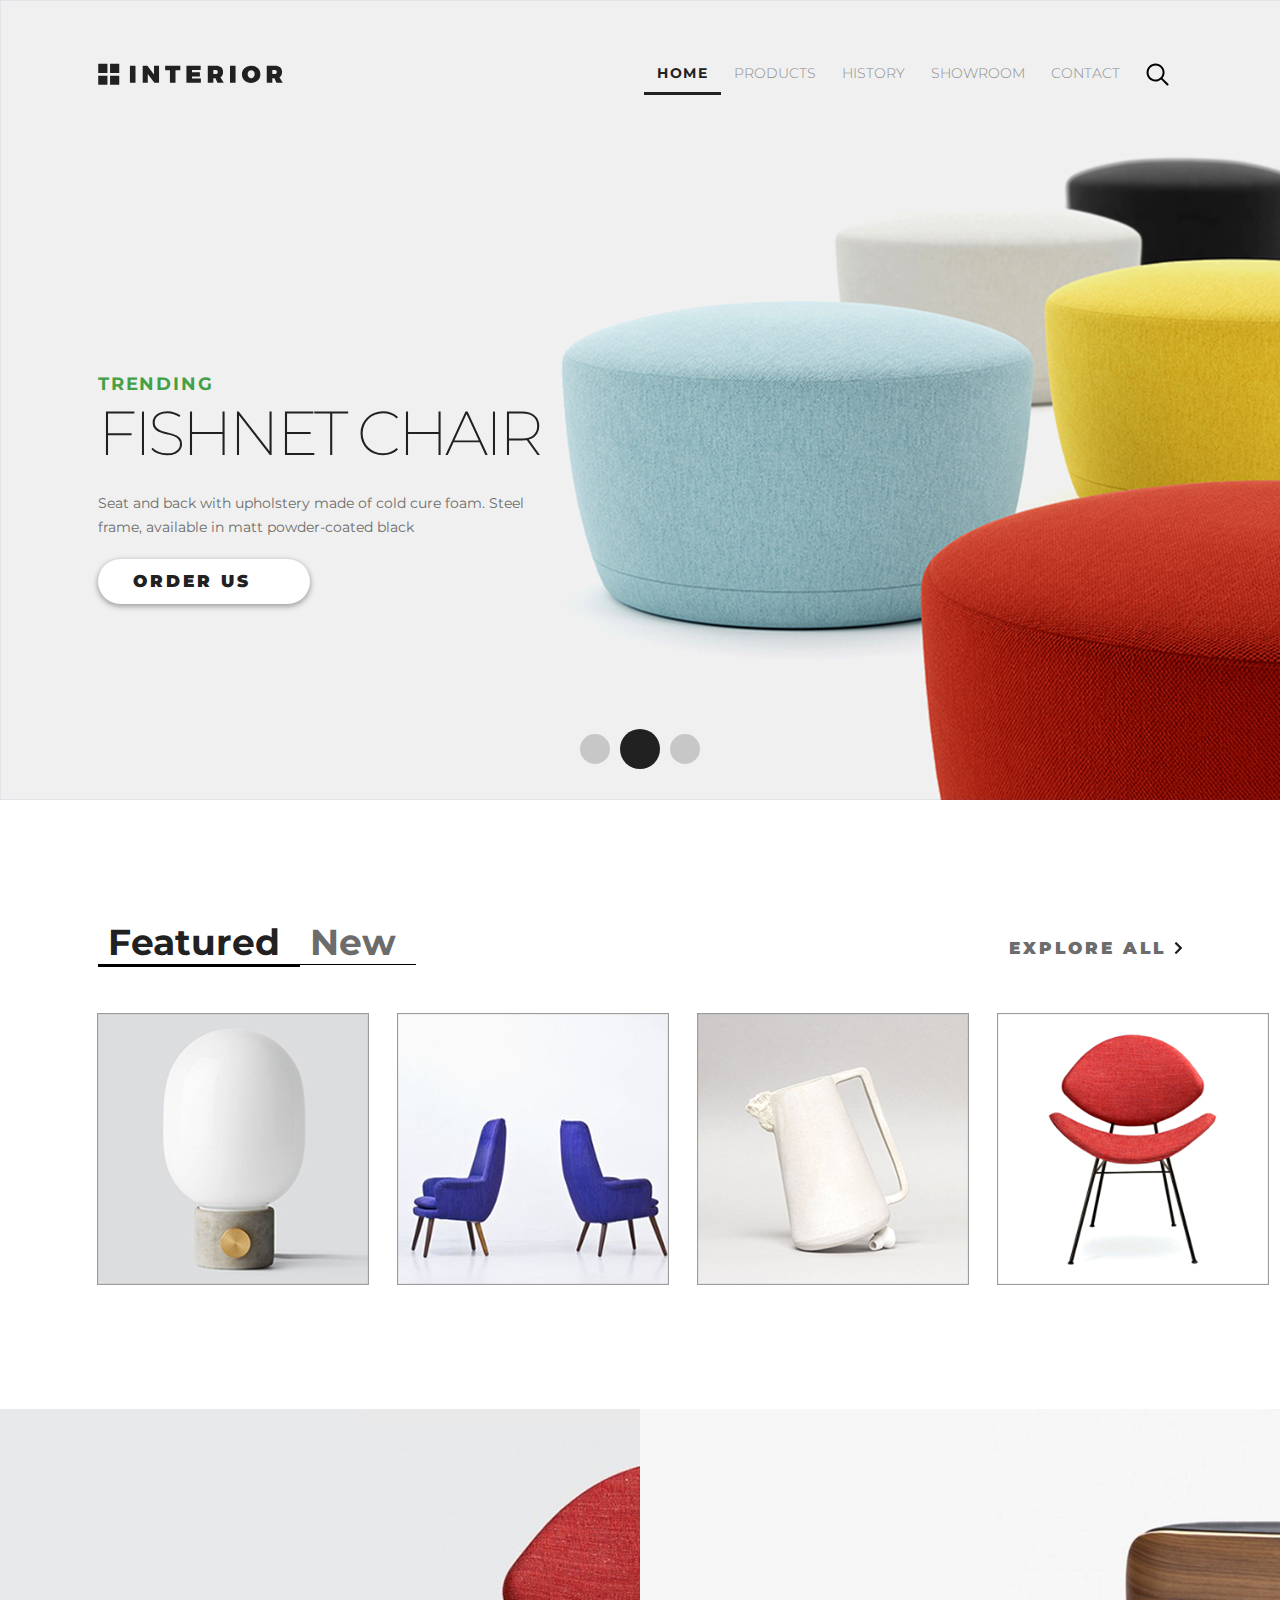
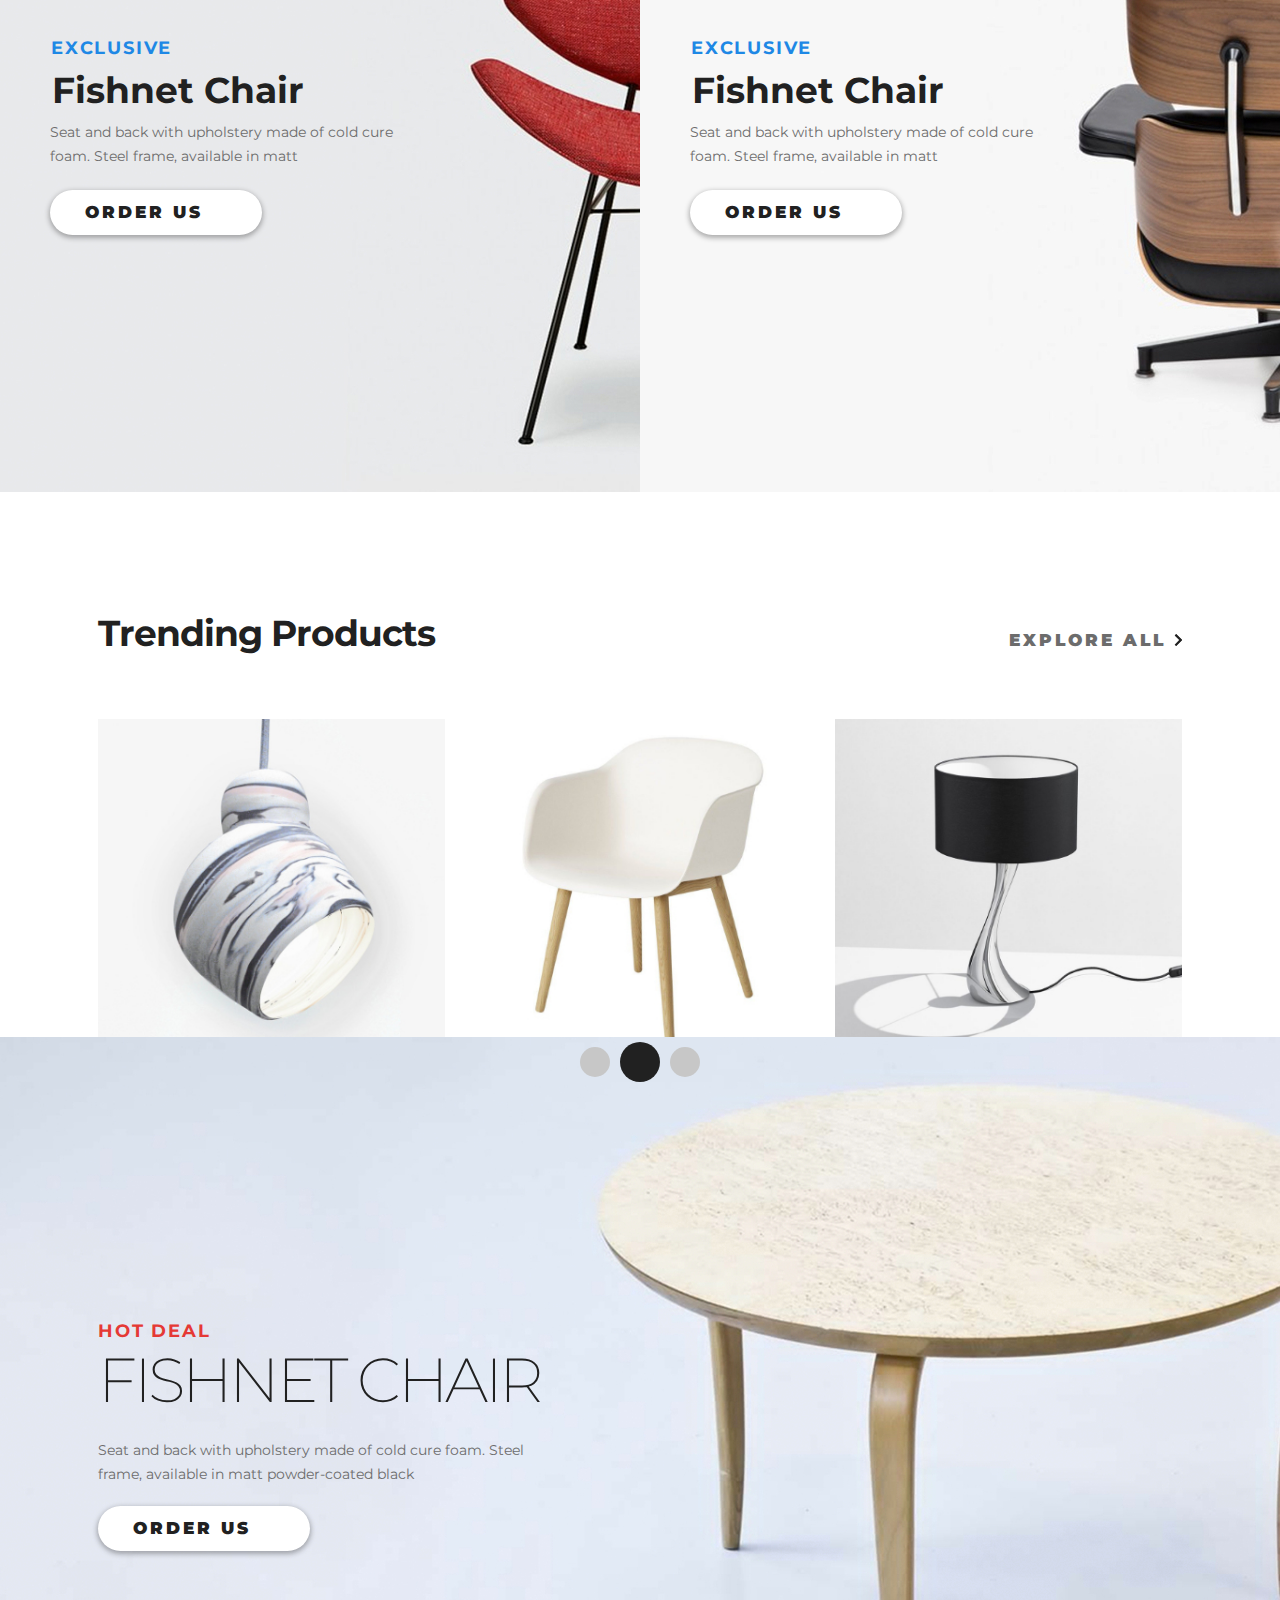
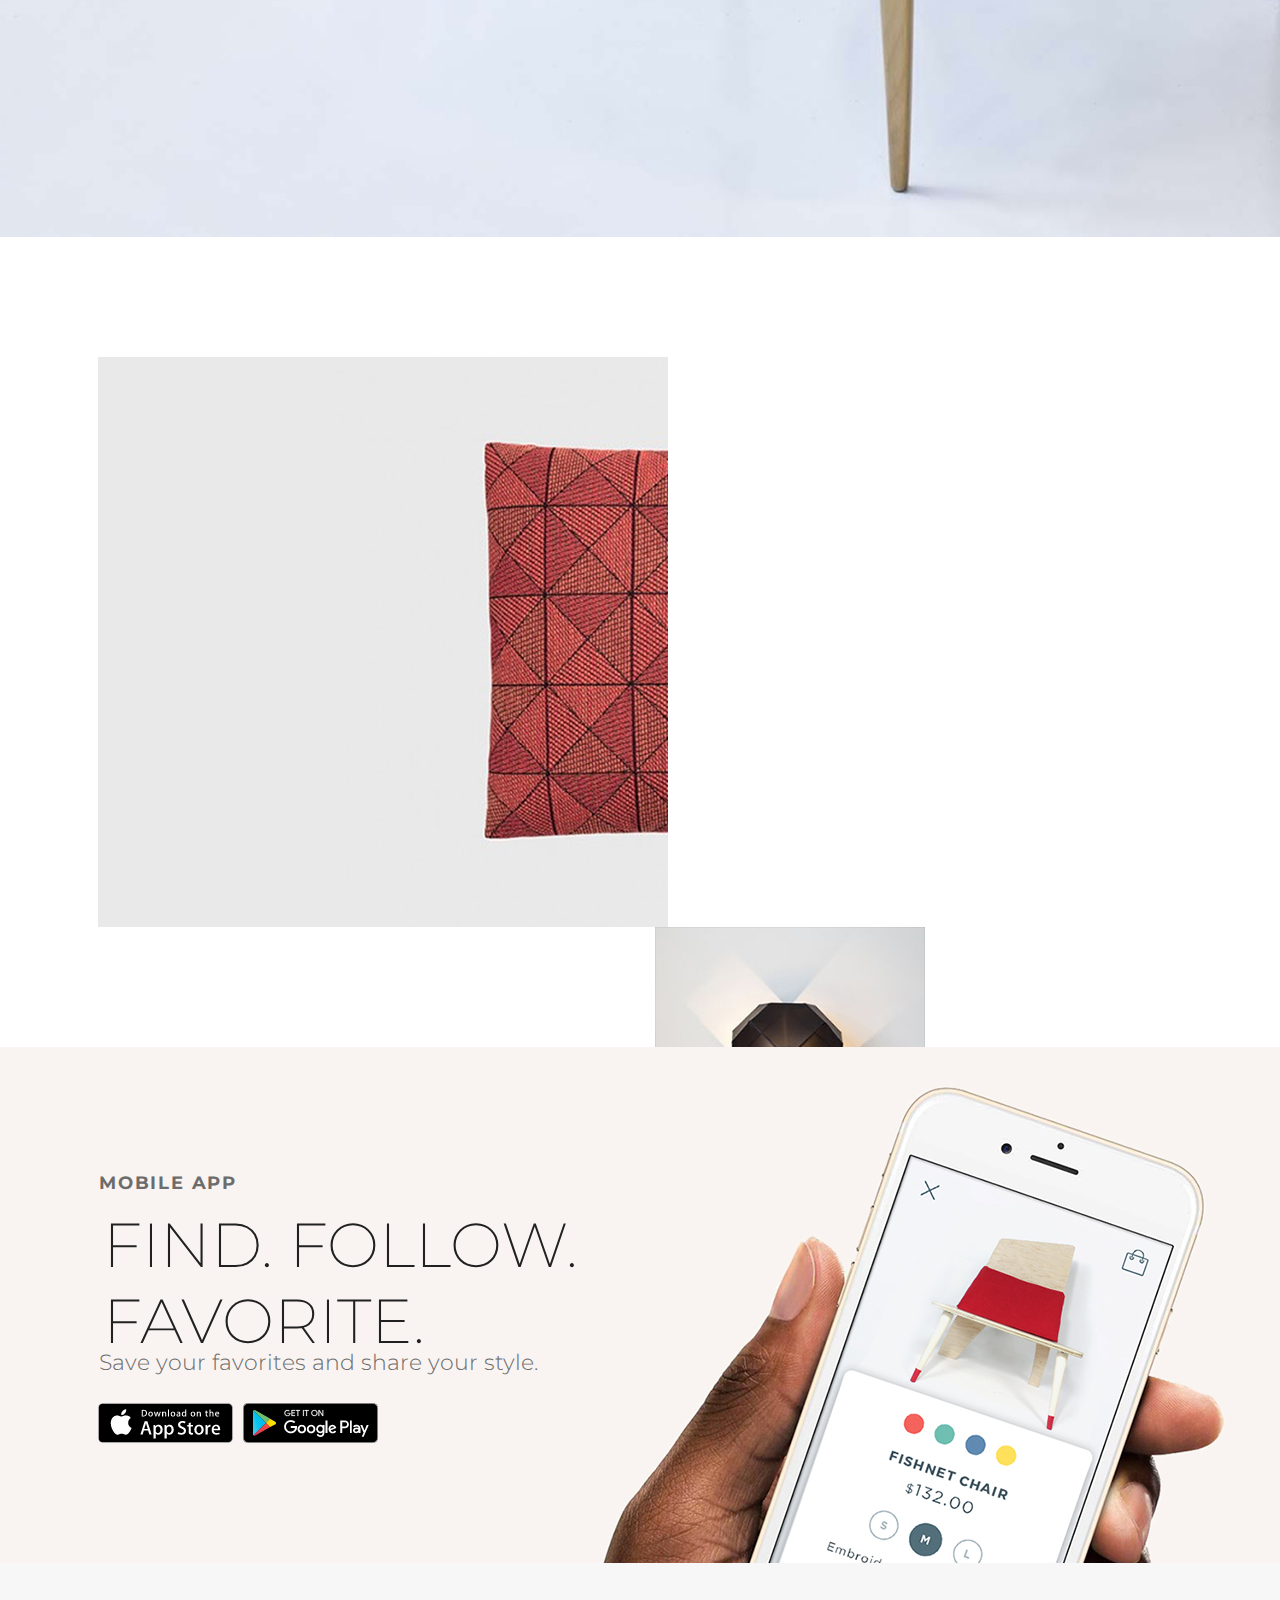
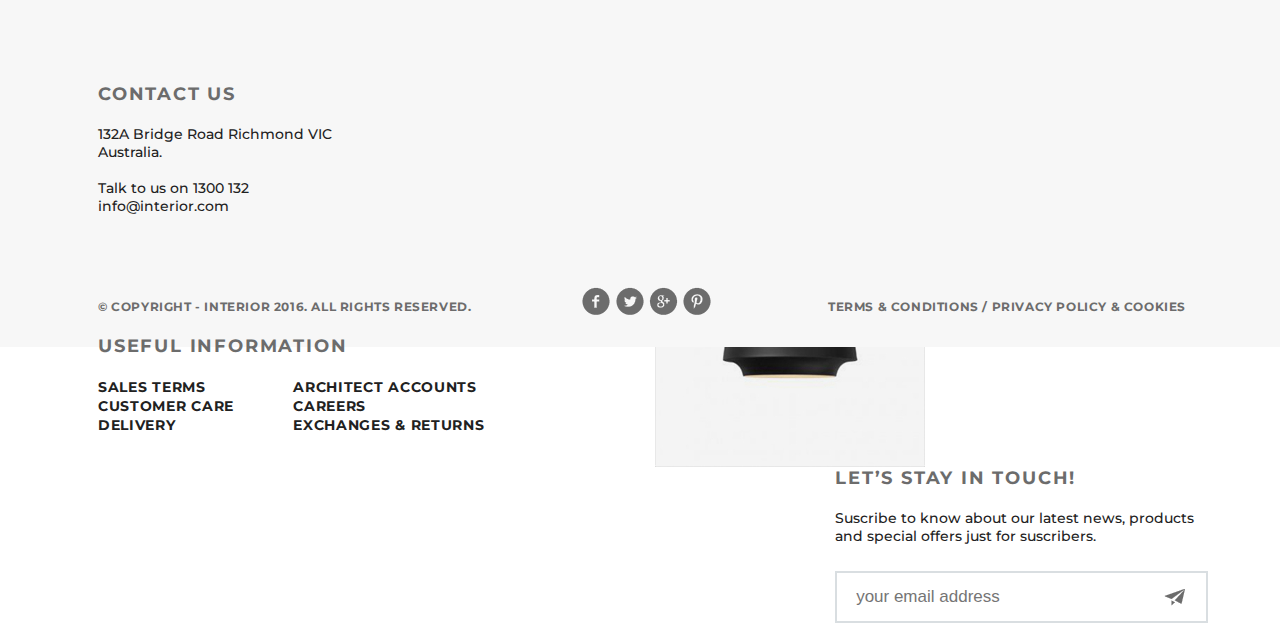
==== FurnitureStore/index.html @ 46ac4b06 "My two web sites" ====
<!DOCTYPE html>
<html lang="en">

<head>
    <meta charset="UTF-8">
    <title>Home page</title>
    <link href="https://fonts.googleapis.com/css2?family=Montserrat:wght@100;300;400;700&display=swap" rel="stylesheet">
    <link rel="stylesheet" href="style.css">
</head>

<body>
    <div class="container">
        <div class="slider padding_site">
            <div class="header clearfix">
                <a href="index.html"><img src="images/logo.svg" alt="logo"></a>
                <ul class="menu clearfix">
                    <li class="menu_list"><a href="index.html" class="menu_link menu_link_active">HOME</a></li>
                    <li class="menu_list"><a href="product.html" class="menu_link">PRODUCTS</a></li>
                    <li class="menu_list"><a href="#" class="menu_link">HISTORY</a></li>
                    <li class="menu_list"><a href="product_details.html" class="menu_link">SHOWROOM</a></li>
                    <li class="menu_list"><a href="contact.html" class="menu_link">CONTACT</a></li>
                    <li class="menu_list" id="search_index"><a href="#" class="menu_link"><img src="images/search.svg" alt=""></a></li>
                </ul>
            </div>
            <div class="slider_text">
                <p class="slider_trending">TRENDING</p>
                <h2 class="slider_h2">Fishnet Chair</h2>
                <p class="slider_content">Seat and back with upholstery made of cold cure foam. Steel frame, available in matt powder-coated black</p>
                <a href="#" class="button">Order Us&nbsp;&nbsp;<img src="images/arrow.svg" alt="arrow"></a>
            </div>
            <div class="pagination">
                <a href="#" class="circle"></a><a href="#" class="circle circle_active"></a><a href="#" class="circle"></a>
            </div>
        </div>
        <div class="featured_product padding_site">
            <div class="featured_product_header clearfix">
                <div class="tab_control">
                    <ul class="tab_control_list">
                        <li><a class="tab_control_link tab_control_link_active" href="#">Featured</a></li>
                        <li><a class="tab_control_link" href="#">New</a></li>
                    </ul>
                </div>
                <a href="#" class="btn_ghost">Explore All&nbsp;<img src="images/arrow.svg" alt="arrow"></a>
            </div>
            <div class="tab_content">
                <div class="under_img">
                    <img src="images/product-1.jpg" alt="product">
                    <a href="#"><img class="back_position" src="images/back.svg" alt="back"><img class="arrow_position" src="images/arrow_inside.svg" alt="arrow"></a>
                    <h4 class="under_image_h2">Fishnet Chair</h4>
                    <p class="under_image_p">Seat and back with upholstery made of cold cure foam</p>
                </div>
                <div class="under_img">
                    <img src="images/product-2.jpg" alt="product">
                    <a href="#"><img class="back_position" src="images/back.svg" alt="back"><img class="arrow_position" src="images/arrow_inside.svg" alt="arrow"></a>
                    <h4 class="under_image_h2">Lorem ipsum.</h4>
                    <p class="under_image_p">Lorem ipsum dolor sit amet, consectetur adipisicing.</p>
                </div>
                <div class="under_img">
                    <img src="images/product-3.jpg" alt="product">
                    <a href="#"><img class="back_position" src="images/back.svg" alt="back"><img class="arrow_position" src="images/arrow_inside.svg" alt="arrow"></a>
                    <h4 class="under_image_h2">Lorem ipsum.</h4>
                    <p class="under_image_p">Lorem ipsum dolor sit amet, consectetur adipisicing.</p>
                </div>
                <div class="under_img">
                    <img src="images/product-4.jpg" alt="product">
                    <a href="#"><img class="back_position" src="images/back.svg" alt="back"><img class="arrow_position" src="images/arrow_inside.svg" alt="arrow"></a>
                    <h4 class="under_image_h2">Lorem ipsum.</h4>
                    <p class="under_image_p">Lorem ipsum dolor sit amet, consectetur adipisicing.</p>
                </div>
            </div>
        </div>
        <div class="promo_product">
            <div class="promo_content_1">
                <p class="promo_tag">exclusive</p>
                <h3 class="promo_name">Fishnet Chair</h3>
                <p class="promo_details">Seat and back with upholstery made of cold cure foam. Steel frame, available in matt</p>
                <a href="#" class="button">Order Us&nbsp;&nbsp;<img src="images/arrow.svg" alt="arrow"></a>
            </div>
            <div class="promo_content_2">
                <p class="promo_tag">exclusive</p>
                <h3 class="promo_name">Fishnet Chair</h3>
                <p class="promo_details">Seat and back with upholstery made of cold cure foam. Steel frame, available in matt</p>
                <a href="#" class="button">Order Us&nbsp;&nbsp;<img src="images/arrow.svg" alt="arrow"></a>
            </div>
        </div>
        <div class="trending_products padding_site">
            <div class="trending_products_header clearfix">
                <h3 class="trending_products_title">Trending Products</h3>
                <a href="#" class="btn_ghost">Explore All&nbsp;<img src="images/arrow.svg" alt="arrow"></a>
            </div>
            <div class="trending_products_images">
                <img src="images/trending_product-1.jpg" alt="product-1" class="trending_images"><img src="images/trending_product-2.jpg" alt="product-2" class="trending_images"><img src="images/trending_product-3.jpg" alt="product-3" class="trending_images"><img src="images/trending_product-4.jpg" alt="product-4" class="trending_images"><img src="images/trending_product-5.jpg" alt="product-5" class="trending_images"><img src="images/trending_product-6.jpg" alt="product-6" class="trending_images">
            </div>
        </div>
        <div class="hot_deals padding_site">
            <div class="hot_deals_text">
                <p class="hot_deals_trending">Hot deal</p>
                <h2 class="hot_deals_h2">Fishnet Chair</h2>
                <p class="hot_deals_content">Seat and back with upholstery made of cold cure foam. Steel frame, available in matt powder-coated black</p>
                <a href="#" class="button">Order Us&nbsp;&nbsp;<img src="images/arrow.svg" alt="arrow"></a>
            </div>
            <div class="pagination">
                <a href="" class="circle"></a><a href="" class="circle circle_active"></a><a href="" class="circle"></a>
            </div>
        </div>
        <div class="exclusive_product padding_site">
            <div class="exclusive_product_content_main">
                <p class="exclusive_product_tag">exclusive</p>
                <h3 class="exclusive_product_name">Fishnet Chair</h3>
                <p class="exclusive_product_details">Seat and back with upholstery made of cold cure foam. Steel frame, available in matt</p>
                <a href="#" class="button">Order Us&nbsp;&nbsp;<img src="images/arrow.svg" alt="arrow"></a>
            </div>
            <div class="exclusive_product_content">
                <img src="images/product-2-sm.jpg" alt="product-2" class="exclusive_content"><img src="images/product-3-sm.jpg" alt="product-3" class="exclusive_content"><img src="images/product-4-sm.jpg" alt="product-4" class="exclusive_content"><img src="images/product-5-sm.jpg" alt="product-5" class="exclusive_content">
            </div>
        </div>
        <div class="mobile padding_site">
            <p class="mobile_tag">mobile app</p>
            <h2 class="mobile_name">Find. Follow. Favorite.</h2>
            <p class="mobile_details">Save your favorites and share your style.</p>
            <a href="#"><img src="images/app-store.png" alt="AppStore"></a><a href="#"><img src="images/google-play.png" alt="GooglePlay"></a>
        </div>
        <div class="cls"></div>
    </div>
    <div class="my_footer padding_site">
            <div class="footer_contact_us">
                <h6 class="footer_contact_us_tag">Contact Us</h6>
                <p class="footer_contact_us_contacts">132A Bridge Road Richmond VIC Australia.<br><br>Talk to us on 1300 132 info@interior.com</p>
            </div>
            <div class="footer_useful_info">
                <h6 class="footer_useful_info_tag">Useful Information</h6>
                <div class="footer_useful_info_links_1">
                    <ul class="footer_useful_info_links_1_ul">
                        <li class="footer_useful_info_links_1_li"><a href="#">Sales terms</a></li>
                        <li class="footer_useful_info_links_1_li"><a href="#">Customer care</a></li>
                        <li class="footer_useful_info_links_1_li"><a href="#">Delivery</a></li>
                    </ul>
                </div>
                <div class="footer_useful_info_links_2">
                    <ul class="footer_useful_info_links_2_ul">
                        <li class="footer_useful_info_links_2_li"><a href="#">Architect accounts</a></li>
                        <li class="footer_useful_info_links_2_li"><a href="#">Careers</a></li>
                        <li class="footer_useful_info_links_2_li"><a href="#">Exchanges &amp; returns</a></li>
                    </ul>
                </div>
            </div>
            <div class="footer_stay_in_touch">
                <h6 class="footer_stay_in_touch_tag">Let’s Stay in Touch!</h6>
                <p class="footer_stay_in_touch_details">Suscribe to know about our latest news, products and special offers just for suscribers.</p>
                <form action="#" class="footer_input">
                    <input type="email" class="footer_form_input" placeholder="your email address">
                    <button type="button"><img src="images/telegram.png" class="footer_email_button" alt="send"></button>
                </form>
            </div>
            <div class="footer_bottom">
                <div class="footer_copyright">
                    <p class="footer_copyright_details">&copy; Copyright - INTERIOR 2016. All Rights Reserved.</p>
                </div>
                <div class="footer_social">
                    <a href="#"><img src="images/social-links.png" alt="social"></a>
                </div>
                <div class="footer_terms">
                    <p class="footer_terms_details_slash"><a href="#" class="footer_terms_details">Terms &amp; Conditions</a> / <a href="#" class="footer_terms_details">Privacy policy &amp; Cookies</a></p>
                </div>
            </div>
        </div>
</body>

</html>
---- FurnitureStore/style.css ----
* {
    margin: 0;
    padding: 0;
}

/* Первая часть макета главной страницы */

html,
body {
    min-height: 100%;
}

body {
    font-family: 'Montserrat', sans-serif;
}

.clearfix:after {
    content: "";
    display: table;
    clear: both;
}

.padding_site {
    padding-left: 98px;
    padding-right: 98px;
}

.cls {
    height: 384px;
}

.container {
    max-width: 1366px;
    min-width: 550px;
    margin: 0 auto;
}

.slider {
    height: 800px;
    background-image: url(images/slider-img.jpg);
    position: relative;
}

.header,
.header_contact {
    padding-top: 63px;
}

.menu,
.menu_contact {
    float: right;
}

.menu_list {
    list-style-type: none;
    float: left;
}

.menu_link {
    color: #8c8c8c;
    font-size: 14px;
    font-weight: 300;
    text-decoration: none;
    text-transform: uppercase;
    padding: 10px 13px;
}

.menu_link:hover {
    color: #212121;
    border-bottom: 3px solid #212121;
}

.menu_link:active {
    border-bottom: none;
}

.menu_link_active {
    color: #212121;
    font-weight: 700;
    letter-spacing: 1.4px;
    border-bottom: 3px solid #212121;
}

.slider_text {
    margin-top: 283px;
}

.slider_trending {
    color: #43a047;
    font-size: 18px;
    font-weight: 700;
    text-transform: uppercase;
    letter-spacing: 1.8px;
}

.slider_h2 {
    color: #212121;
    font-size: 62px;
    font-weight: 200;
    text-transform: uppercase;
    letter-spacing: -3.5px;
}

.slider_content {
    color: #6c6c6c;
    font-size: 13.5px;
    font-weight: 400;
    width: 458px;
    margin-top: 20px;
    margin-bottom: 20px;
    line-height: 24px;
}

.button {
    color: #212121;
    font-size: 17px;
    font-weight: 1000;
    text-transform: uppercase;
    box-shadow: 0 2px 5px 1px rgba(33, 33, 33, 0.35);
    border-radius: 23px;
    background-color: #ffffff;
    width: 212px;
    height: 45px;
    line-height: 45px;
    text-align: center;
    display: inline-block;
    text-decoration: none;
    letter-spacing: 3px;
}

.button:hover {
    box-shadow: 0 2px 5px 3px rgba(33, 33, 33, 0.35);
}

.button img {
    opacity: 0;
}

.button:hover img {
    opacity: 1;
}

.button:active {
    box-shadow: none;
}

.pagination {
    max-width: 1170px;
    min-width: 550px;
    margin-top: 120px;
    text-align: center;
}

.circle {
    width: 30px;
    height: 30px;
    display: inline-block;
    background-color: #c7c7c7;
    border-radius: 50%;
    margin: 5px;
}

.circle:hover {
    background-color: #212121;
}

.circle_active {
    width: 40px;
    height: 40px;
    background-color: #212121;
    margin-bottom: 0;
}

/* Вторая часть макета главной страницы */

.featured_product {
    height: 609px;
    margin: 0 auto;
    position: relative;
    background-color: #ffffff;
}

.featured_product_header {
    margin-bottom: 50px;
}

.tab_control_list {
    list-style-type: none;
    float: left;
    margin-top: 120px;
}

.tab_control_list li {
    float: left;
}

.tab_control_link {
    color: #6c6c6c;
    font-size: 36px;
    font-weight: 700;
    text-decoration: none;
    border-bottom: 1px solid black;
    padding-left: 10px;
    padding-right: 20px;
}

.tab_control_link_active {
    color: #212121;
    text-decoration: none;
    border-bottom: 3px solid black;
}

.tab_control_link:hover {
    color: #212121;
}

.btn_ghost {
    float: right;
    color: #6c6c6c;
    font-size: 17px;
    font-weight: 1000;
    text-transform: uppercase;
    letter-spacing: 3px;
    text-decoration: none;
    margin-top: 138px;
}

.btn_ghost:hover {
    color: #212121;
}

.tab_content {
    position: absolute;
}

.under_img {
    position: relative;
    width: 270px;
    height: 270px;
    outline: 1px solid #9c9c9c;
    margin-left: 26px;
}

.under_img:first-child {
    display: inline-block;
    content: url(images/product-1.jpg);
    margin: 0;
}

.under_img:nth-child(2) {
    display: inline-block;
    content: url(images/product-2.jpg);
}

.under_img:nth-child(3) {
    display: inline-block;
    content: url(images/product-3.jpg);
}

.under_img:last-child {
    display: inline-block;
    content: url(images/product-4.jpg);
}

img[alt="product"] {
    opacity: 20%;
}

.under_img:hover {
    content: none;
}

.back_position {
    position: absolute;
    left: 111px;
    top: 62px;
}

.arrow_position {
    position: absolute;
    left: 134px;
    top: 78px;
}

.under_image_h2 {
    position: absolute;
    color: #212121;
    font-size: 22px;
    font-weight: 700;
    width: 270px;
    text-align: center;
    top: 129px;
}

.under_image_p {
    position: absolute;
    color: #6c6c6c;
    font-size: 14px;
    font-weight: 300;
    text-align: center;
    bottom: 68px;
    padding-left: 29px;
    padding-right: 29px;
}

/* Третья часть макета главной страницы */

.promo_product {
    position: relative;
    height: auto;
}

.promo_content_1 {
    display: inline-block;
    width: 50%;
    height: 683px;
    position: relative;
    background-image: url(images/promo-img_1.jpg);
    float: left;
}

.promo_content_2 {
    display: inline-block;
    width: 50%;
    height: 683px;
    position: relative;
    background-image: url(images/promo-img_2.jpg);
    float: right;
}

.promo_tag {
    color: #1e88e5;
    font-size: 18px;
    font-weight: 700;
    text-transform: uppercase;
    letter-spacing: 1.8px;
    position: absolute;
    padding-left: 51px;
    top: 228px;
}

.promo_name {
    color: #212121;
    font-size: 36px;
    font-weight: 700;
    position: absolute;
    padding-left: 52px;
    top: 259px;
}

.promo_details {
    color: #6c6c6c;
    font-size: 13.5px;
    font-weight: 400;
    position: absolute;
    top: 311px;
    padding-left: 50px;
    width: 385px;
    line-height: 24px;
}

.promo_content_1 .button,
.promo_content_2 .button {
    position: absolute;
    top: 381px;
    left: 50px;
}

/* Четвертая часть макета главной страницы */

.trending_products {
    position: relative;
    margin: 0 auto;
    height: 1108px;
    display: block;
}

.trending_products_header {
    margin-bottom: 64px;
}

.trending_products_title {
    color: #212121;
    font-size: 36px;
    font-weight: 700;
    letter-spacing: -1px;
    display: inline-block;
    margin-top: 119px;
}

.trending_products_images {
    font-size: 0;
}

.trending_images:nth-child(6n + 2),
.trending_images:nth-child(6n + 5) {
    margin-left: 2%;
    margin-right: 2%;
}

.trending_images {
    margin-bottom: 2%;
    width: 32%;
}

.trending_images:nth-last-child(-n + 3) {
    margin-bottom: 0;
}

.hot_deals {
    height: 800px;
    background-image: url(images/slider_hot_deal.jpg);
    position: relative;
}

.hot_deals_text {
    margin-top: 283px;
    position: absolute;
}

.hot_deals_trending {
    color: #e53935;
    font-size: 18px;
    font-weight: 700;
    text-transform: uppercase;
    letter-spacing: 1.8px;
}

.hot_deals_h2 {
    color: #212121;
    font-size: 62px;
    font-weight: 200;
    text-transform: uppercase;
    letter-spacing: -3.5px;
}

.hot_deals_content {
    color: #6c6c6c;
    font-size: 13.5px;
    font-weight: 400;
    width: 458px;
    margin-top: 20px;
    margin-bottom: 20px;
    line-height: 24px;
}

/* Пятая часть макета главной страницы */

.exclusive_product {
    height: 810px;
    background: #ffffff;
    position: relative;
}

.exclusive_product_content_main {
    height: 570px;
    width: 570px;
    top: 120px;
    float: left;
    position: relative;
    background-image: url(images/product-1-lg.jpg);
    content: url(images/product-1-lg.jpg);
}

.exclusive_product_content_main:hover {
    content: none;
}

.exclusive_product_content {
    width: 50%;
    float: right;
    position: relative;
    font-size: 0;
    top: 120px;
    left: 15px;
}

.exclusive_product_content img:first-child,
.exclusive_product_content img:nth-child(3) {
    margin-right: 30px;
}

.exclusive_product_content img:first-child,
.exclusive_product_content img:nth-child(2) {
    margin-bottom: 30px;
}

.exclusive_product_tag {
    color: #1e88e5;
    font-size: 18px;
    font-weight: 700;
    text-transform: uppercase;
    letter-spacing: 1.8px;
    position: absolute;
    padding-left: 31px;
    top: 186px;
}

.exclusive_product_name {
    color: #212121;
    font-size: 36px;
    font-weight: 700;
    position: absolute;
    padding-left: 32px;
    top: 217px;
}

.exclusive_product_details {
    color: #6c6c6c;
    font-size: 13.5px;
    font-weight: 400;
    position: absolute;
    top: 269px;
    padding-left: 30px;
    width: 365px;
    line-height: 24px;
}

.exclusive_product .button {
    position: absolute;
    top: 339px;
    left: 30px;
}

/* Шестая часть макета главной страницы */

.mobile {
    height: 516px;
    position: relative;
    background-image: url(images/mobile_background.jpg);
}

.mobile_tag {
    color: #6c6c6c;
    font-size: 18px;
    font-weight: 700;
    text-transform: uppercase;
    letter-spacing: 1.8px;
    position: absolute;
    top: 125px;
    padding-left: 1px;
}

.mobile_name {
    width: 700px;
    color: #212121;
    font-size: 62px;
    font-weight: 200;
    text-transform: uppercase;
    position: absolute;
    top: 160px;
    padding-left: 5px;
}

.mobile_details {
    color: #6c6c6c;
    font-size: 22px;
    font-weight: 300;
    position: absolute;
    top: 302px;
    padding-left: 1px;
}

a img[alt="AppStore"] {
    position: absolute;
    top: 356px;
}

a img[alt="AppStore"]:hover {
    box-shadow: 0 2px 5px 2px rgba(33, 33, 33, 0.35);
}

a img[alt="GooglePlay"] {
    position: absolute;
    top: 356px;
    left: 243px;
}

a img[alt="GooglePlay"]:hover {
    box-shadow: 0 2px 5px 2px rgba(33, 33, 33, 0.35);
}

/* Седьмая часть макета главной страницы */

.my_footer {
    height: 384px;
    max-width: 1170px;
    min-width: 550px;
    position: relative;
    background: #f7f7f7;
    margin: -384px auto 0;
}

.footer_contact_us {
    width: 27%;
    float: left;
    display: inline-block;
    padding-top: 120px;
}

.footer_contact_us_tag {
    color: #6c6c6c;
    font-size: 18px;
    font-weight: 700;
    text-transform: uppercase;
    letter-spacing: 1.8px;
    top: 157px;
    left: 1px;
    padding-bottom: 20px;
}

.footer_contact_us_contacts {
    color: #212121;
    font-size: 14px;
    font-weight: 500;
    width: 80%;
}

.footer_useful_info {
    width: 36%;
    float: left;
    display: inline-block;
    padding-top: 120px;
}

.footer_useful_info_tag {
    color: #6c6c6c;
    font-size: 18px;
    font-weight: 700;
    text-transform: uppercase;
    letter-spacing: 1.8px;
    padding-bottom: 20px;
}

.footer_useful_info_links_1 {
    float: left;
    width: 45%;
}

.footer_useful_info_links_2 {
    float: right;
    width: 50%;
}

.footer_useful_info_links_1_li,
.footer_useful_info_links_2_li {
    list-style-type: none;
}

.footer_useful_info_links_1_li a,
.footer_useful_info_links_2_li a {
    text-decoration: none;
    color: #212121;
    font-size: 14px;
    font-weight: 700;
    text-transform: uppercase;
    letter-spacing: 0.7px;
}

.footer_stay_in_touch {
    width: 32%;
    float: right;
    display: inline-block;
    padding-top: 120px;
}

.footer_stay_in_touch_tag {
    color: #6c6c6c;
    font-size: 18px;
    font-weight: 700;
    text-transform: uppercase;
    letter-spacing: 1.8px;
    padding-bottom: 20px;
}

.footer_stay_in_touch_details {
    color: #212121;
    font-size: 14px;
    font-weight: 500;
    width: 380px;
    padding-bottom: 26px;
}

.footer_input {
    width: 350px;
    height: 48px;
    position: relative;
    background-color: #ffffff;
}

.footer_form_input {
    height: 48px;
    width: 100%;
    color: #6c6c6c;
    font-size: 17px;
    font-weight: 300;
    padding-left: 19px;
    outline: none;
    border: 2px solid #d9dee1;
    background-color: #ffffff;
    position: absolute;
}

.footer_email_button {
    position: absolute;
    top: 18px;
    right: 0px;
    width: 21px;
    height: 17px;
    border: none;
    outline: none;
    cursor: pointer;
}

.footer_bottom {
    position: absolute;
    bottom: 0;
    width: 85%;
    height: 60px;
}

.footer_copyright {
    color: #6c6c6c;
    font-size: 12px;
    font-weight: 700;
    text-transform: uppercase;
    letter-spacing: 0.6px;
    display: inline-block;
    width: 44.5%;
    margin-top: 12px;
    float: left;
}

.footer_social {
    display: inline-block;
    float: left;
}

.footer_terms {
    display: inline-block;
    float: right;
    width: 41%;
    margin-top: 12px;
}

.footer_terms_details {
    color: #6c6c6c;
    font-size: 12px;
    font-weight: 700;
    text-transform: uppercase;
    letter-spacing: 0.6px;
    text-decoration: none;
}

.footer_terms_details_slash {
    color: #6c6c6c;
    font-size: 12px;
    font-weight: 700;
    text-transform: uppercase;
    letter-spacing: 0.6px;
    float: right;
}

/* Страница Контакты */

.other_pages_container {
    min-width: 550px;
    max-width: 1366px;
    margin: 0 auto;
    min-height: 100%;
}

.other_pages_header {
    height: 360px;
    background-color: #f5f5f5;
    padding-top: 63px;
}

.menu_contact_list {
    list-style-type: none;
    float: left;
}

.menu_header_title {
    color: #212121;
    font-size: 62px;
    font-weight: 300;
    margin-top: 171px;
}

.contact_main {
    height: 563px;
}

.contact_locations {
    padding: 56px 5% 107px;
    width: 90%;
    height: 400px;
}

.locations {
    width: 30%;
    height: 370px;
    margin: 1.5%;
    float: left;
    outline: 1px solid black;
    text-align: center;
}

.locations_logo {
    margin: 48px auto 34px;
}

.contact_city {
    color: #212121;
    font-size: 22px;
    font-weight: 700;
    text-transform: uppercase;
    margin-bottom: 23px;
}

.contact_location_title {
    color: #6c6c6c;
    font-size: 14px;
    font-weight: 700;
}

.contact_location_details {
    color: #212121;
    font-size: 14px;
    font-weight: 700;
    margin-bottom: 9px;
}

.contact_location_adress {
    color: #6c6c6c;
    font-size: 14px;
    font-weight: 300;
}

/* Страница Продукты */

.tabcontrol_main {
    height: auto;
}

.tab_product {
    height: 160px;
    width: 1170px;
}

.tab_control_product {
    list-style-type: none;
    float: left;
    margin-left: 7px;
    margin-top: 71px;
    margin-bottom: 50px;
}

.tab_control_product_list {
    float: left;
    border-bottom: 1px solid #212121;
    padding-bottom: 15px;
}

.tab_control_product_list a {
    text-decoration: none;
    text-decoration: none;
    color: #6c6c6c;
    font-size: 18px;
    font-weight: 700;
    text-transform: uppercase;
    letter-spacing: 1.8px;
    padding-left: 5px;
    padding-right: 15px;
}

.tab_control_product_list a:hover {
    color: #212121;
}

.tab_control_product_list_active a {
    color: #212121;
    border-bottom: 3px solid #212121;
    padding-left: 5px;
    padding-right: 15px;
    padding-bottom: 15px;
}

.loading {
    margin: 71px auto;
    display: block;
}

/* Страница информация о продукте */

.container_product_pages {
    max-width: 1366px;
    min-width: 550px;
    margin: 0 auto;
}

.product_pages_header {
    height: 120px;
}

.product_pages_navbar {
    text-align: center;
    height: 70px;
    background-color: #f4f4f4;
}

.tab_control_product_pages {
    list-style-type: none;
    display: inline-block;
    margin-top: 24px;
}

.tab_control_product_pages_list {
    float: left;
}

.tab_control_product_pages_list a {
    text-decoration: none;
    text-decoration: none;
    color: #6c6c6c;
    font-size: 18px;
    font-weight: 700;
    text-transform: uppercase;
    letter-spacing: 1.8px;
    padding-left: 5px;
    padding-right: 15px;
}

.tab_control_product_pages_list a:hover {
    color: #212121;
}

.tab_control_product_pages_list_active a {
    color: #212121;
    padding-left: 5px;
    padding-right: 15px;
    padding-bottom: 15px;
}

.product_pages_details {
    height: 968px;
}

.product_pages_slider_details {
    height: 651px;
    width: 50%;
    float: left;
    margin-top: 72px;
}

.product_pages_slider_details > img {
    width: 100%;
}

.product_pages_slider_mini {
    width: 100%;
    text-align: center;
}

.product_pages_text_details {
    width: 44%;
    text-align: center;
    float: right;
}

.product_pages_text_details_h3 {
    color: #212121;
    font-size: 36px;
    font-weight: 700;
    margin-top: 115px;
}

.product_pages_text_details_hotdeal {
    color: #e53935;
    font-size: 18px;
    font-weight: 700;
    text-transform: uppercase;
    letter-spacing: 1.8px;
    margin-top: 23px;
}

.product_pages_text_details_price {
    color: #212121;
    font-weight: 300;
    font-size: 72px;
    margin-top: 36px;
}

.product_pages_price {
    font-size: 48px;
}

.product_details_button {
    margin-top: 31px;
    background-color: #f44336;
    width: 100%;
    height: 71px;
    color: #ffffff;
    border-radius: 35px;
    font-size: 22px;
    font-weight: 700;
    text-transform: uppercase;
    letter-spacing: 4.4px;
    line-height: 70px;
}

.product_details_button img {
    position: relative;
    top: 4px;
}

.product_pages_text_details_text {
    color: #212121;
    font-size: 16px;
    font-weight: 300;
    letter-spacing: 0.4px;
    margin-top: 49px;
    text-align: left;
}

.product_pages_related {
    height: auto;
    max-width: 1170px;
    min-width: 550px;
    padding-bottom: 5%;
}

.product_pages_related_products {
    color: #212121;
    font-size: 36px;
    font-weight: 700;
    margin-bottom: 71px;
    margin-left: 2px;
    display: inline-block;
}

.btn_ghost_product_details {
    margin-top: 17px;
}


@media screen and (max-width: 1000px) {

    .menu_contact,
    .menu {
        float: none;
        margin-top: 20px;
    }

    .menu_contact_list,
    .menu_list {
        float: none;
        margin-top: 25px;
    }

    .product_pages_header {
        height: 345px;
    }

    .header {
        height: 310px;
    }

    .slider_text {
        margin-top: 0;
    }

    #search_contact,
    #search_product,
    #search_product_details,
    #search_index {
        margin-top: -250px;
        margin-left: 270px;
    }

    .menu_header_title {
        margin-top: 220px;
    }

    #product_title {
        font-size: 30px;
        margin-top: 250px;
    }

    .contact_main {
        height: 933px;
    }

    .contact_locations {
        height: 800px;
    }

    .locations {
        width: 40%;
    }

    .locations:last-child {
        clear: both;
    }

    .product_pages_details {
        height: auto;
    }

    .product_pages_slider_details {
        width: 100%;
        float: none;
        height: auto;
    }

    .product_pages_text_details {
        width: 100%;
        float: none;
        margin-bottom: 10%;
    }

    .promo_content_1,
    .promo_content_2 {
        display: block;
        width: 683px;
        float: none;
    }
}

@media screen and (max-width: 1100px) {
    .footer_contact_us {
        width: 50%;
    }

    .footer_useful_info {
        width: 50%;
    }

    .footer_stay_in_touch {
        width: 70%;
        float: none;
        padding-top: 30px;
    }

    .my_footer {
        height: 580px;
        margin-top: -580px;
    }

    .cls {
        height: 580px;
    }

    .footer_bottom {
        height: 120px;
        width: 51%
    }

    .footer_copyright {
        margin-top: 0;
        float: none;
        display: block;
        width: 100%;
    }

    .footer_social {
        float: none;
        margin-top: 20px;
        margin-bottom: 20px;
        display: block;
        padding-left: 110px;
        width: 35%
    }

    .footer_terms {
        width: 100%;
        margin-top: 0;
        float: none;
        display: block;
        padding-left: 10px;
    }

    .footer_terms_details_slash {
        float: none;
    }
}

@media screen and (max-width: 700px) {

    .menu_header_title {
        font-size: 55px;
    }

    .footer_contact_us {
        width: 70%;
    }

    .footer_useful_info {
        width: 70%;
        padding-top: 30px;
    }

    .my_footer {
        height: 740px;
        margin-top: -740px;
    }

    .cls {
        height: 740px;
    }

    .footer_useful_info_links_1 {
        width: 70%;
    }

    .footer_useful_info_links_2 {
        width: 70%;
        float: left;
    }

    .contact_main {
        height: 1303px;
    }

    .contact_locations {
        height: 1200px;
    }

    .locations:nth-child(2) {
        clear: both;
    }

    .locations {
        width: 300px;
    }

    .tab_product {
        list-style-type: none;
    }

    .product_pages_navbar {
        padding-left: 98px;
        text-align: left;
        height: 200px;
    }

    .tab_control_product_pages_list {
        float: none;
        margin-bottom: 5px;
    }

    .product_pages_related {
        height: auto;
    }

    .product_pages_related_products {
        display: block;
    }

    #explore_product_details {
        float: none;
    }

    .product_pages_related_images {
        margin-top: 20px;
    }

    .product_pages_related_images img {
        width: 80%;
        margin: 1%;
        margin-left: 1%;
        margin-right: 1%;
    }
}

@media screen and (max-width: 750px) {

    .tab_product {
        height: 220px;
    }

    .tab_control_product_list {
        float: none;
        border-bottom: none;
        padding-bottom: 9px;
    }

    .tab_control_product_list_active a {
        padding-bottom: 3px;
    }

    .tab_control_product {
        margin-top: 15px;
        margin-bottom: 15px;
    }

}
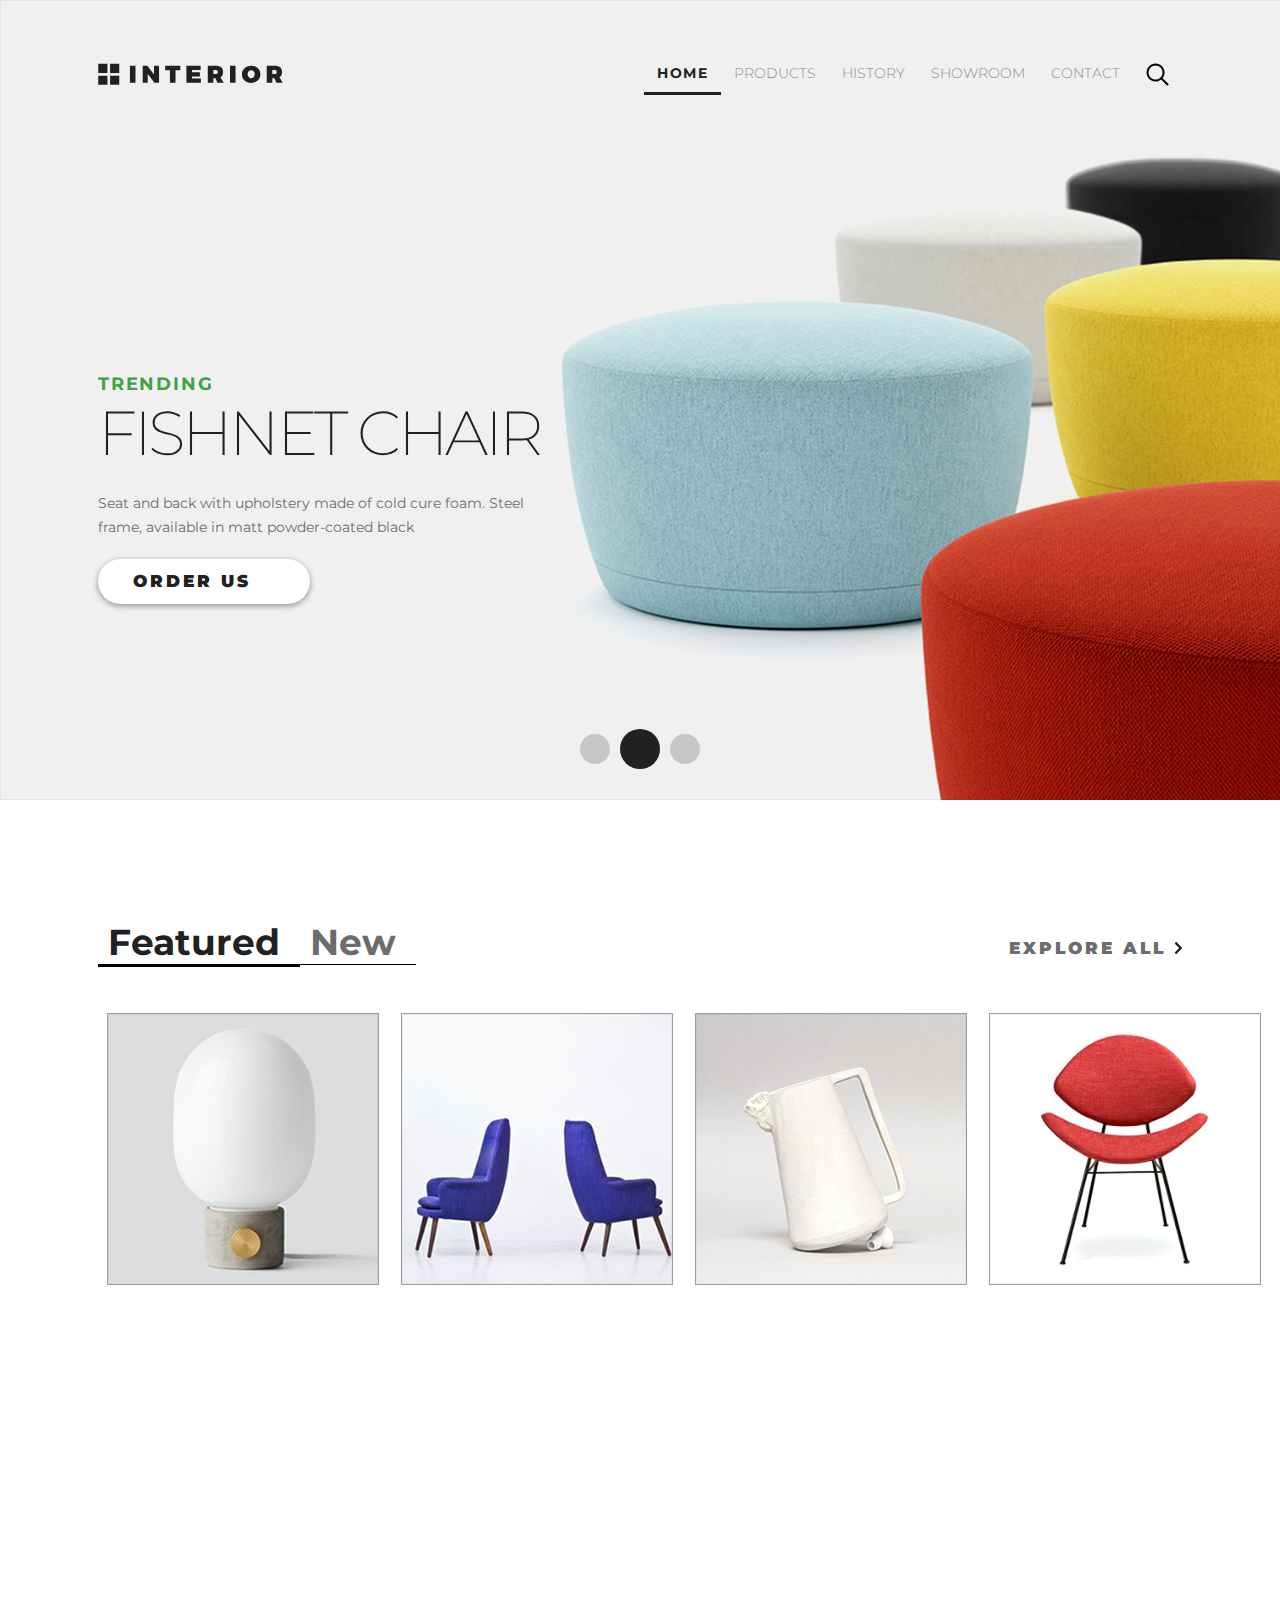
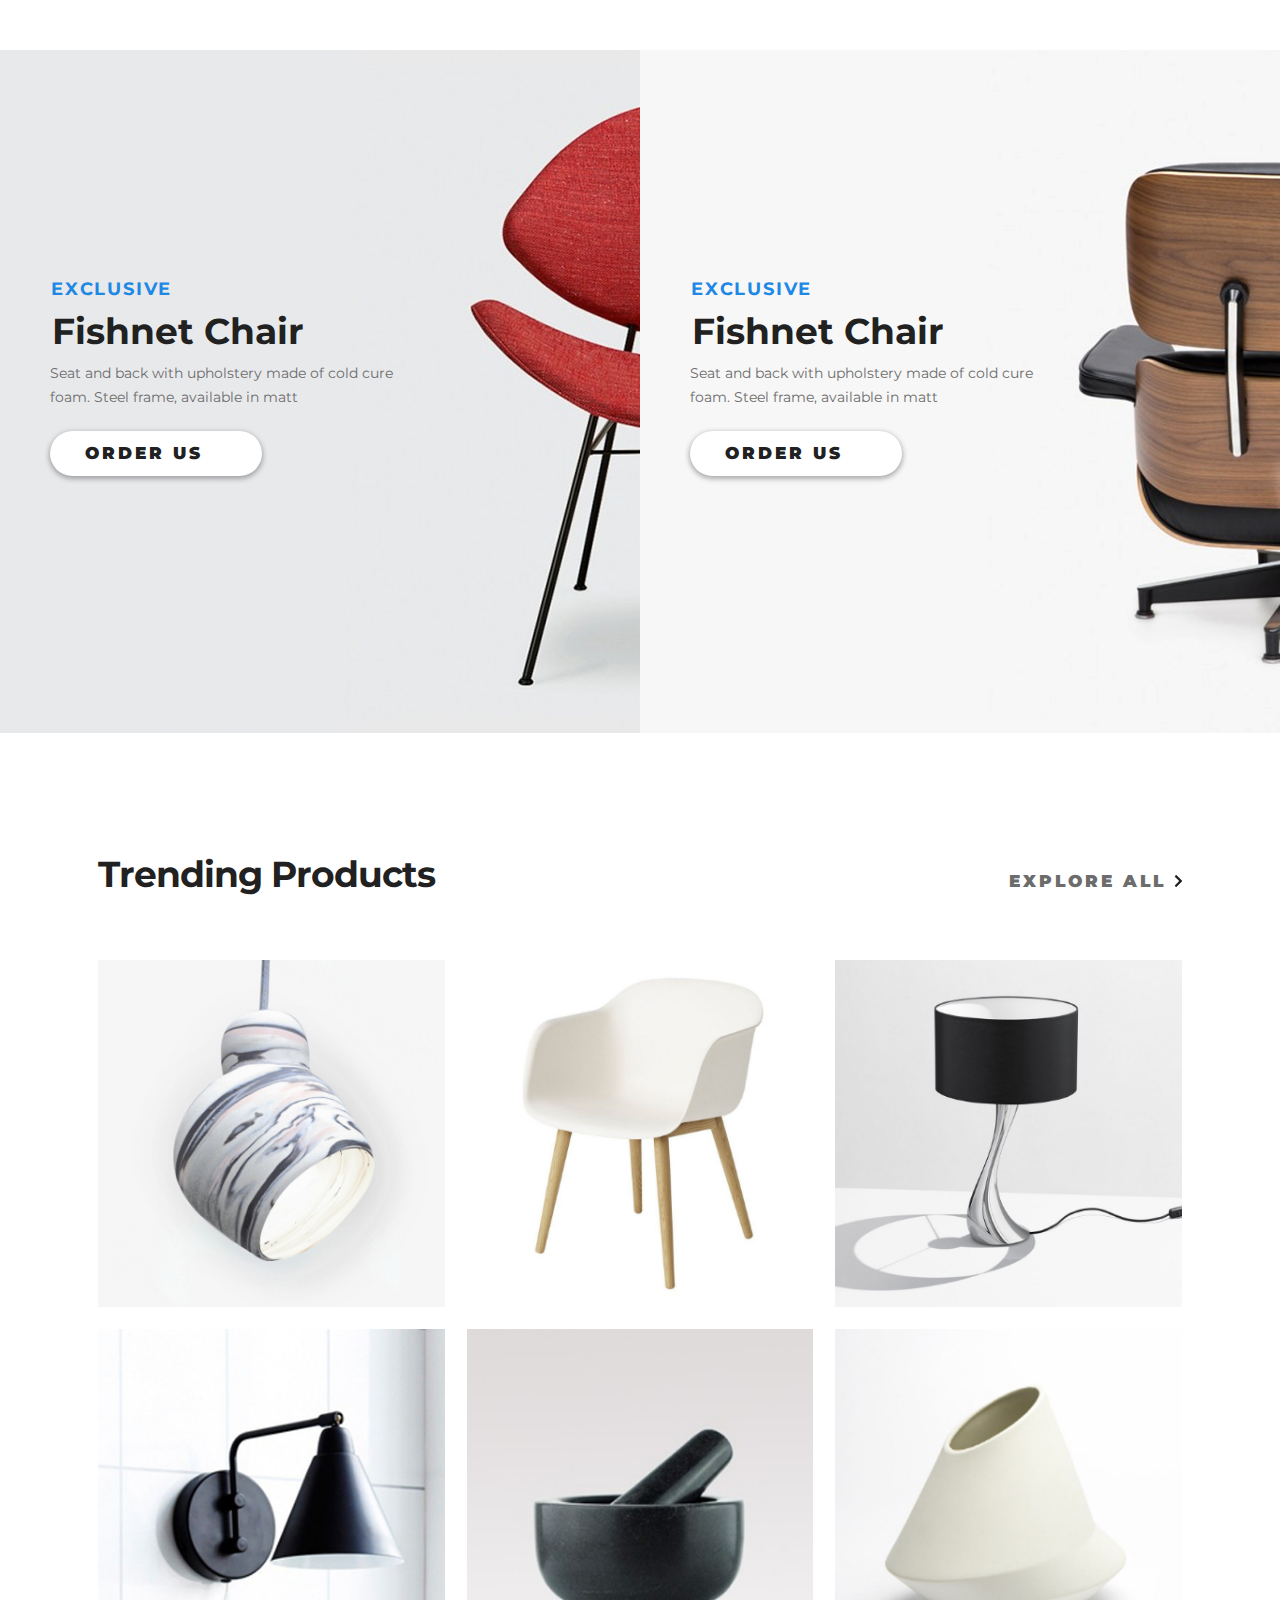
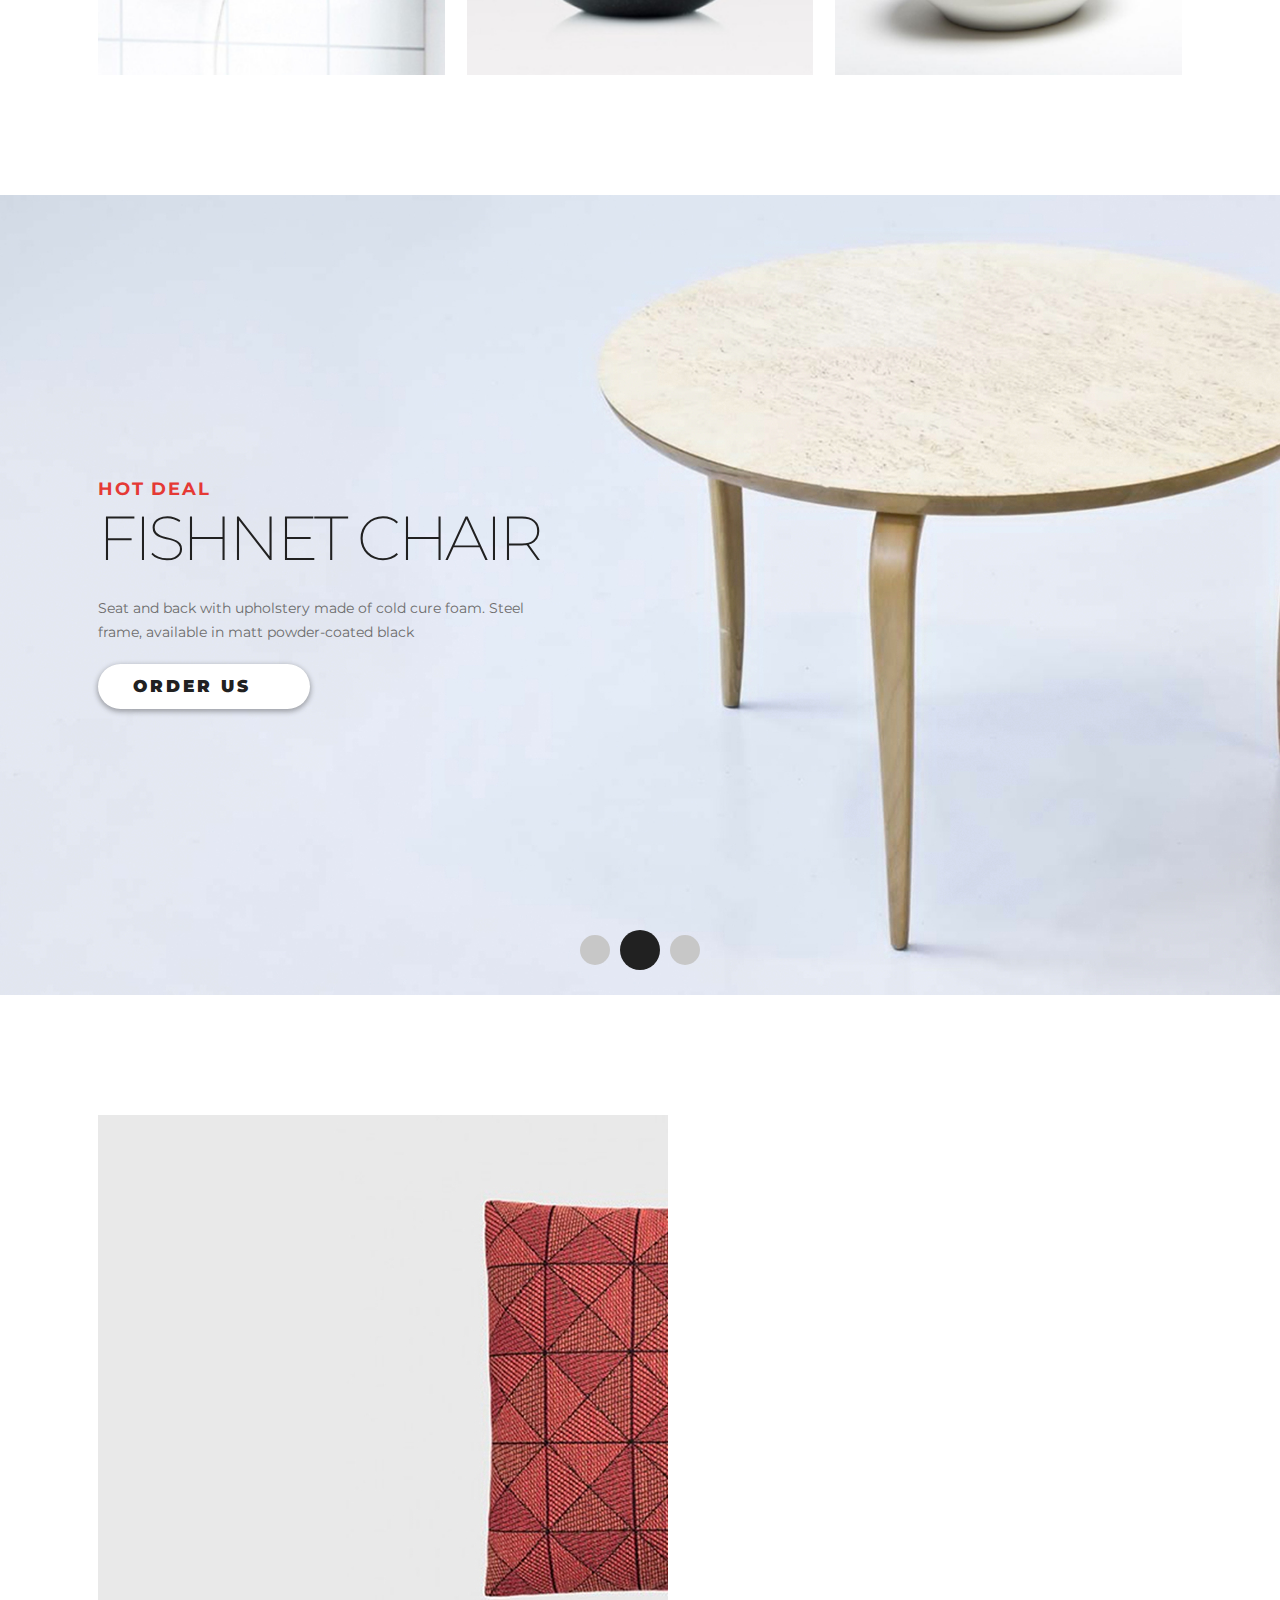
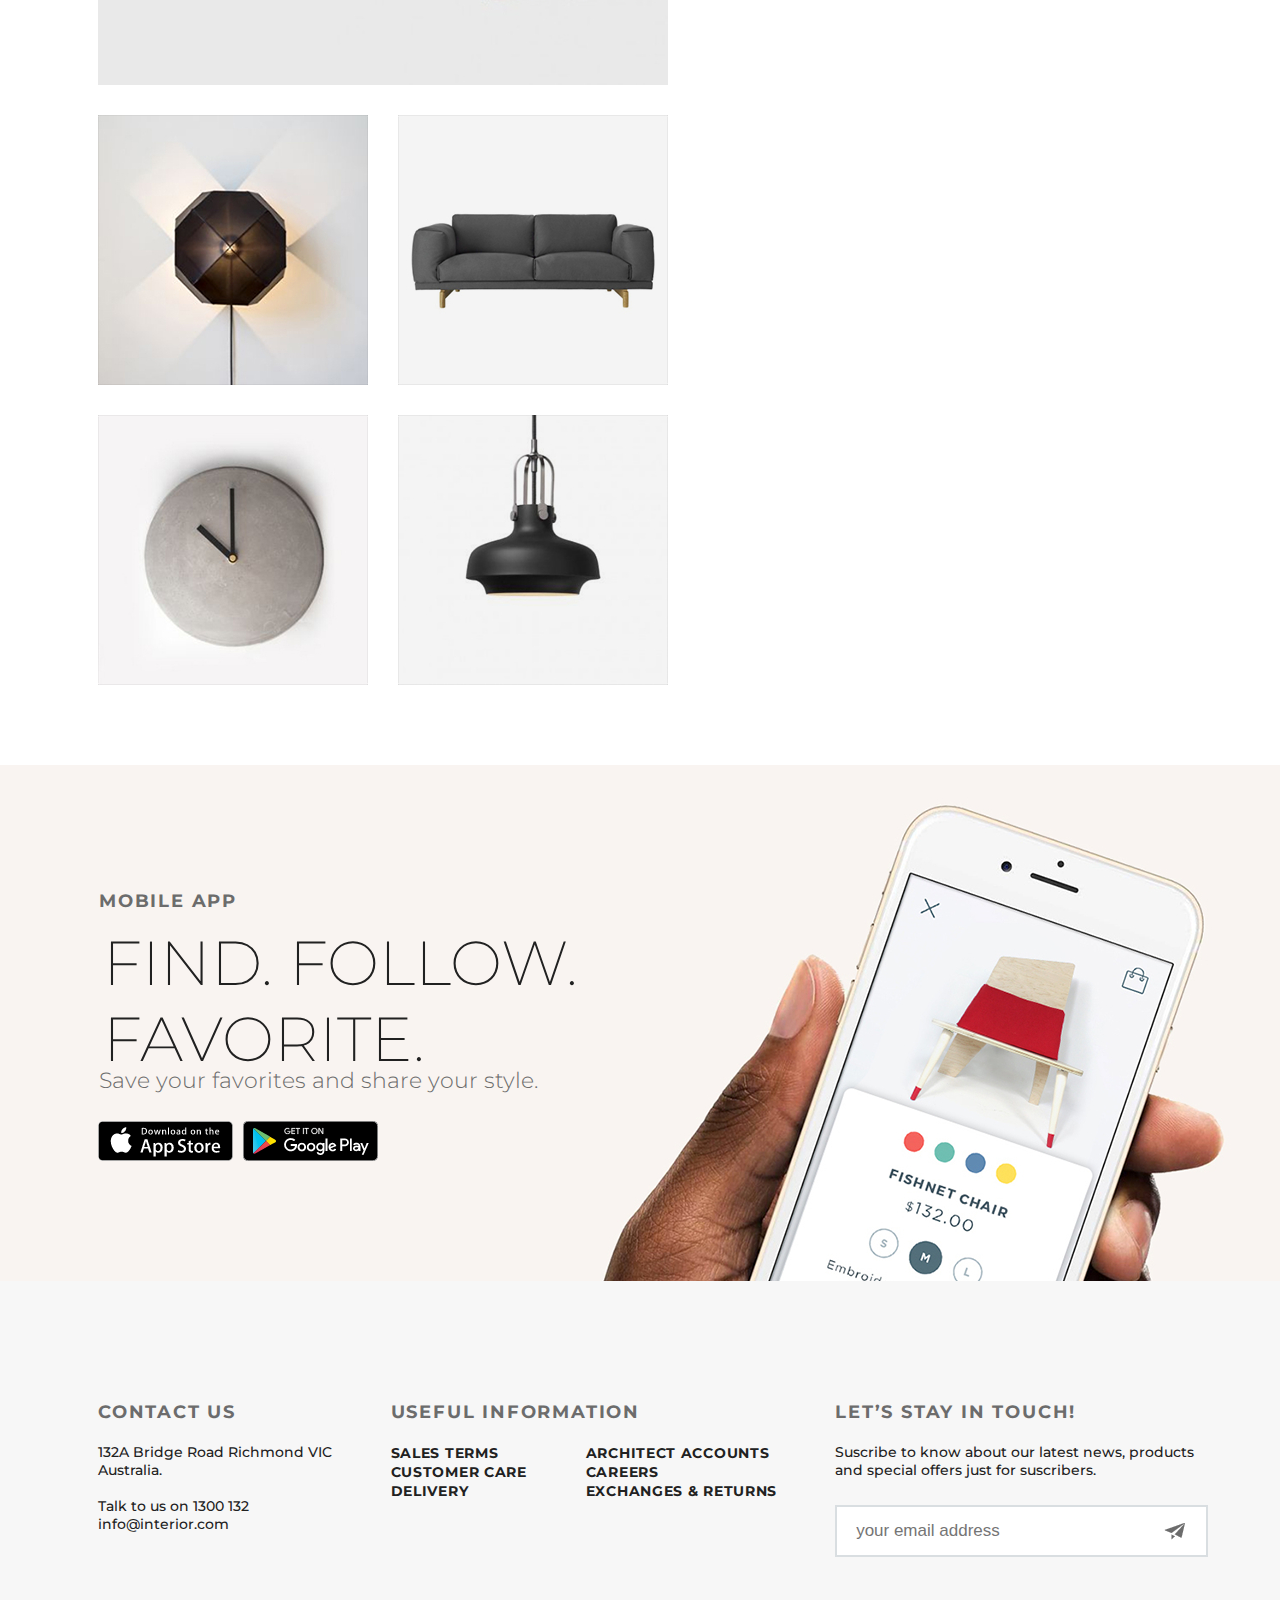
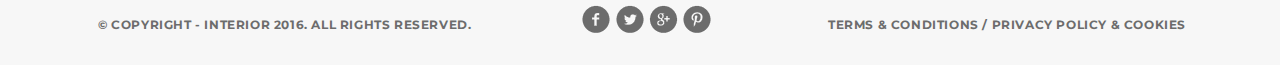
==== commit cbbc2f4f: "Media screen options were added to main page" ====
--- a/FurnitureStore/index.html
+++ b/FurnitureStore/index.html
@@ -40,7 +40,7 @@
                         <li><a class="tab_control_link" href="#">New</a></li>
                     </ul>
                 </div>
-                <a href="#" class="btn_ghost">Explore All&nbsp;<img src="images/arrow.svg" alt="arrow"></a>
+                <a href="#" class="btn_ghost" id="explore_index">Explore All&nbsp;<img src="images/arrow.svg" alt="arrow"></a>
             </div>
             <div class="tab_content">
                 <div class="under_img">
@@ -86,7 +86,7 @@
         <div class="trending_products padding_site">
             <div class="trending_products_header clearfix">
                 <h3 class="trending_products_title">Trending Products</h3>
-                <a href="#" class="btn_ghost">Explore All&nbsp;<img src="images/arrow.svg" alt="arrow"></a>
+                <a href="#" class="btn_ghost" id="explore_index_trending">Explore All&nbsp;<img src="images/arrow.svg" alt="arrow"></a>
             </div>
             <div class="trending_products_images">
                 <img src="images/trending_product-1.jpg" alt="product-1" class="trending_images"><img src="images/trending_product-2.jpg" alt="product-2" class="trending_images"><img src="images/trending_product-3.jpg" alt="product-3" class="trending_images"><img src="images/trending_product-4.jpg" alt="product-4" class="trending_images"><img src="images/trending_product-5.jpg" alt="product-5" class="trending_images"><img src="images/trending_product-6.jpg" alt="product-6" class="trending_images">
@@ -99,7 +99,7 @@
                 <p class="hot_deals_content">Seat and back with upholstery made of cold cure foam. Steel frame, available in matt powder-coated black</p>
                 <a href="#" class="button">Order Us&nbsp;&nbsp;<img src="images/arrow.svg" alt="arrow"></a>
             </div>
-            <div class="pagination">
+            <div class="pagination" id="second_pagination">
                 <a href="" class="circle"></a><a href="" class="circle circle_active"></a><a href="" class="circle"></a>
             </div>
         </div>
--- a/FurnitureStore/style.css
+++ b/FurnitureStore/style.css
@@ -151,6 +151,10 @@
     text-align: center;
 }
 
+#second_pagination {
+    padding-top: 730px;
+}
+
 .circle {
     width: 30px;
     height: 30px;
@@ -238,13 +242,12 @@
     width: 270px;
     height: 270px;
     outline: 1px solid #9c9c9c;
-    margin-left: 26px;
+    margin: 0 10px;
 }
 
 .under_img:first-child {
     display: inline-block;
     content: url(images/product-1.jpg);
-    margin: 0;
 }
 
 .under_img:nth-child(2) {
@@ -371,8 +374,9 @@
 .trending_products {
     position: relative;
     margin: 0 auto;
-    height: 1108px;
+    height: auto;
     display: block;
+    margin-bottom: 40px;
 }
 
 .trending_products_header {
@@ -1296,3 +1300,54 @@
     }
 
 }
+
+@media screen and (max-width: 1291px) {
+    .featured_product {
+        height: 850px;
+    }
+}
+
+
+@media screen and (max-width: 1360px) {
+    
+    .exclusive_product {
+        height: 1370px;
+    }
+
+    .exclusive_product_content {
+        width: 570px;
+        float: none;
+        top: 150px;
+        left: 0;
+    }
+}
+
+@media screen and (max-width: 760px) {
+    .featured_product {
+        height: 900px;
+    }
+
+    .tab_control {
+        display: inline-block;
+    }
+
+    #explore_index {
+        margin-top: 25px;
+        margin-left: 10px;
+        float: none;
+        display: block;
+    }
+
+    #explore_index_trending {
+        margin-top: 25px;
+        margin-left: 10px;
+        float: none;
+        display: block;
+    }
+}
+
+@media screen and (max-width: 700px) {
+    .featured_product {
+        height: 1470px;
+    }
+}
